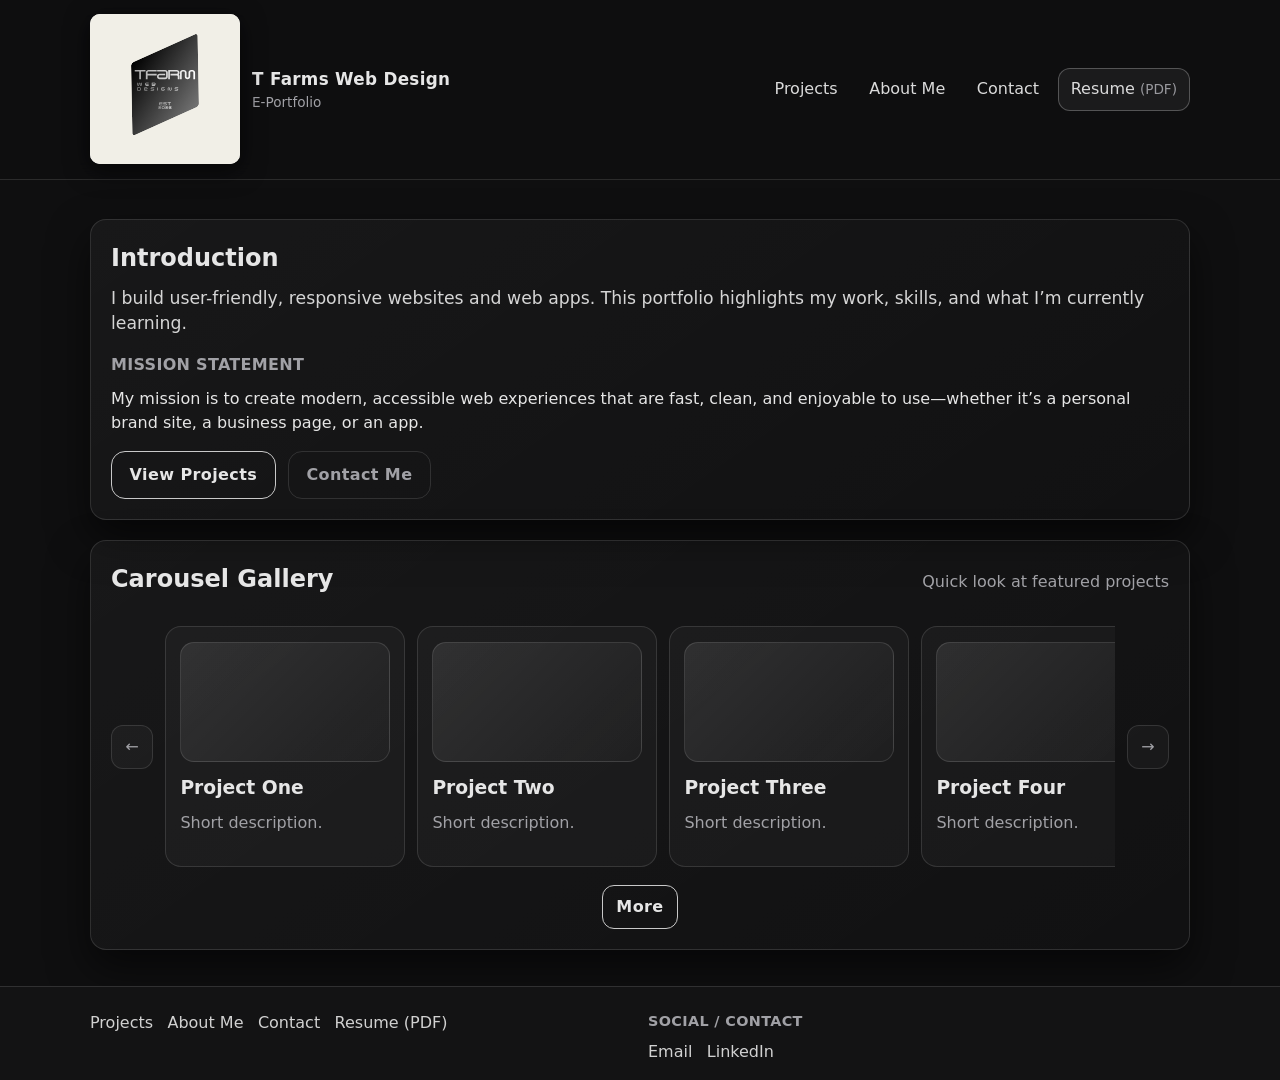
==== home/index.html @ a69ddc71 "initial commit" ====
<!DOCTYPE html>
<html lang="en">
<head>
  <meta charset="UTF-8" />
  <meta name="viewport" content="width=device-width, initial-scale=1.0" />
  <title>T Farms Web Design | Home</title>
  <link rel="stylesheet" href="../css/styles.css" />
</head>

<body>

  <header class="site-header">
    <div class="container header-inner">
      <a class="brand" href="template.html" aria-label="Go to homepage">
        <img src="../images/Tem.svg" alt="T Farms Web Design logo" class="logo"/>
        <span class="brand-text">
          <span class="brand-title">T Farms Web Design</span>
          <span class="brand-subtitle">E-Portfolio</span>
        </span>
      </a>

      <nav class="main-nav" aria-label="Primary navigation">
        <a class="nav-link" href="projects.html">Projects</a>
        <a class="nav-link" href="about.html">About Me</a>
        <a class="nav-link" href="contact.html">Contact</a>
        <a class="nav-link nav-link--download" href="/Farmonv_Resume.pdf" download>
          Resume <span class="download-hint">(PDF)</span>
        </a>
      </nav>
    </div>
  </header>


  <main class="site-main">
    <div class="container">

      <section class="card hero">
        <div class="hero-text">
          <h1>Introduction</h1>
          <p class="lead">
            I build user-friendly, responsive websites and web apps. This portfolio highlights
            my work, skills, and what I’m currently learning.
          </p>

          <h2 class="section-title">Mission Statement</h2>
          <p>
            My mission is to create modern, accessible web experiences that are fast, clean,
            and enjoyable to use—whether it’s a personal brand site, a business page, or an app.
          </p>

          <div class="cta-row">
            <a class="btn" href="projects.html">View Projects</a>
            <a class="btn btn--ghost" href="contact.html">Contact Me</a>
          </div>
        </div>
      </section>


      <section class="card gallery">
        <div class="gallery-header">
          <h2>Carousel Gallery</h2>
          <p class="muted">Quick look at featured projects</p>
        </div>

        <div class="carousel" aria-label="Featured projects carousel">

          <div class="carousel-arrow" aria-hidden="true">←</div>

          <div class="carousel-track">

            <a class="project-tile" href="projects.html#project-1">
              <div class="thumb" aria-hidden="true"></div>
              <h3>Project One</h3>
              <p class="muted">Short description.</p>
            </a>

            <a class="project-tile" href="projects.html#project-2">
              <div class="thumb" aria-hidden="true"></div>
              <h3>Project Two</h3>
              <p class="muted">Short description.</p>
            </a>

            <a class="project-tile" href="projects.html#project-3">
              <div class="thumb" aria-hidden="true"></div>
              <h3>Project Three</h3>
              <p class="muted">Short description.</p>
            </a>

            <a class="project-tile" href="projects.html#project-4">
              <div class="thumb" aria-hidden="true"></div>
              <h3>Project Four</h3>
              <p class="muted">Short description.</p>
            </a>
          </div>

          <div class="carousel-arrow" aria-hidden="true">→</div>
        </div>

        <div class="gallery-footer">
          <a class="btn btn--small" href="projects.html">More</a>
        </div>
      </section>
    </div>
  </main>


  <footer class="site-footer">
    <div class="container footer-inner">
      <nav class="footer-nav" aria-label="Secondary navigation">
        <a class="footer-link" href="projects.html">Projects</a>
        <a class="footer-link" href="about.html">About Me</a>
        <a class="footer-link" href="contact.html">Contact</a>
        <a class="footer-link" href="resume.pdf" download>Resume (PDF)</a>
      </nav>

      <div class="footer-social">
        <p class="footer-title">Social / Contact</p>
        <div class="footer-links">
          <a class="footer-link" href="mailto:your-email@example.com">Email</a>
          <a class="footer-link" href="#" target="_blank" rel="noreferrer">LinkedIn</a>
          <a class="foot
---- css/styles.css ----
:root{
  --bg:#0f0f10;
  --surface:#1a1a1c;
  --surface-2:#141416;
  --text:#e6e6e6;
  --muted:#a1a1a6;
  --accent:#c9c9c9;
  --accent-soft:#2a2a2d;
  --border:rgba(255,255,255,0.12);
  --shadow:0 18px 40px rgba(0,0,0,0.55);
  --radius:16px;
  --max:1100px;
}

*{box-sizing:border-box;}
html,body{height:100%;}

body{
  margin:0;
  font-family:system-ui,-apple-system,Segoe UI,Roboto,Arial,sans-serif;
  background:var(--bg);
  color:var(--text);
  line-height:1.5;
}

.container{
  width:min(var(--max),calc(100% - 2rem));
  margin:0 auto;
}

a{color:inherit;text-decoration:none;}
a:focus{outline:3px solid rgba(201,201,201,0.55);outline-offset:3px;border-radius:10px;}

h1,h2,h3{margin:0 0 .6rem;}
p{margin:0 0 1rem;}
.muted{color:var(--muted);}
.lead{font-size:1.08rem;color:var(--text);opacity:.92;}

.card{
  background:linear-gradient(145deg,rgba(255,255,255,0.04),rgba(255,255,255,0.01));
  border:1px solid var(--border);
  border-radius:var(--radius);
  box-shadow:var(--shadow);
  padding:1.25rem;
}

.site-header{
  position:sticky;
  top:0;
  z-index:10;
  background:rgba(15,15,16,0.85);
  backdrop-filter:blur(10px);
  border-bottom:1px solid var(--border);
}

.header-inner{
  display:flex;
  align-items:center;
  justify-content:space-between;
  gap:1rem;
  padding:.9rem 0;
}

.brand{
  display:flex;
  align-items:center;
  gap:.75rem;
}

.logo{
  width:150px;
  height:auto;
  border-radius:10px;
  filter:drop-shadow(0 6px 12px rgba(0,0,0,0.6));
}

.brand-title{
  display:block;
  font-weight:800;
  font-size:1.05rem;
  letter-spacing:.3px;
}

.brand-subtitle{
  display:block;
  font-size:.85rem;
  color:var(--muted);
}

.main-nav{
  display:flex;
  align-items:center;
  gap:.35rem;
  flex-wrap:wrap;
  justify-content:flex-end;
}

.nav-link{
  padding:.55rem .75rem;
  border-radius:12px;
  border:1px solid transparent;
  color:var(--text);
  opacity:.95;
}

.nav-link:hover{
  border-color:var(--border);
  background:rgba(255,255,255,0.04);
}

.nav-link--download{
  border-color:rgba(201,201,201,0.35);
  background:rgba(255,255,255,0.06);
}

.download-hint{color:var(--muted);font-size:.85rem;}

.site-main{
  padding:1.25rem 0 2.25rem;
}

.hero{
  margin-top:1.2rem;
}

.section-title{
  margin-top:1rem;
  font-size:1rem;
  color:var(--muted);
  letter-spacing:.3px;
  text-transform:uppercase;
}

.cta-row{
  display:flex;
  gap:.75rem;
  flex-wrap:wrap;
  margin-top:.25rem;
}

.btn{
  display:inline-flex;
  align-items:center;
  justify-content:center;
  padding:.7rem 1.1rem;
  border-radius:14px;
  border:1px solid var(--accent);
  background:transparent;
  color:var(--text);
  font-weight:700;
  letter-spacing:.4px;
}

.btn:hover{
  background:var(--accent-soft);
}

.btn--ghost{
  border-color:var(--border);
  background:transparent;
  color:var(--muted);
}

.btn--small{
  padding:.55rem .85rem;
  border-radius:12px;
}

.gallery{
  margin-top:1.25rem;
}

.gallery-header{
  display:flex;
  align-items:baseline;
  justify-content:space-between;
  gap:1rem;
  margin-bottom:.75rem;
}

.carousel{
  display:grid;
  grid-template-columns:42px 1fr 42px;
  align-items:center;
  gap:.75rem;
}

.carousel-arrow{
  height:44px;
  width:42px;
  display:grid;
  place-items:center;
  border-radius:12px;
  border:1px solid var(--border);
  background:rgba(255,255,255,0.03);
  color:var(--muted);
  user-select:none;
}

.carousel-track{
  display:flex;
  gap:.75rem;
  overflow-x:auto;
  padding:.25rem;
  scroll-snap-type:x mandatory;
}

.carousel-track::-webkit-scrollbar{height:10px;}
.carousel-track::-webkit-scrollbar-thumb{
  background:rgba(255,255,255,0.14);
  border-radius:999px;
}

.project-tile{
  flex:0 0 240px;
  scroll-snap-align:start;
  border-radius:16px;
  border:1px solid var(--border);
  background:rgba(255,255,255,0.03);
  padding:.9rem;
}

.project-tile:hover{
  border-color:rgba(201,201,201,0.35);
  background:rgba(255,255,255,0.06);
}

.thumb{
  height:120px;
  border-radius:14px;
  border:1px solid var(--border);
  background:linear-gradient(135deg,rgba(255,255,255,0.09),rgba(255,255,255,0.02));
  margin-bottom:.75rem;
}

.gallery-footer{
  display:flex;
  justify-content:center;
  margin-top:.9rem;
}

.site-footer{
  border-top:1px solid var(--border);
  background:rgba(20,20,22,0.85);
  padding:1.5rem 0 1rem;
}

.footer-inner{
  display:grid;
  grid-template-columns:1fr 1fr;
  gap:1rem;
  align-items:start;
}

.footer-title{
  font-weight:800;
  margin:0 0 .5rem;
  color:var(--muted);
  text-transform:uppercase;
  letter-spacing:.35px;
  font-size:.9rem;
}

.footer-nav,.footer-links{
  display:flex;
  flex-wrap:wrap;
  gap:.5rem .9rem;
}

.footer-link{
  color:var(--text);
  opacity:.9;
}

.footer-link:hover{
  opacity:1;
  text-decoration:underline;
}

.footer-bottom{
  margin-top:1rem;
  padding-top:1rem;
  border-top:1px solid var(--border);
  color:var(--muted);
  font-size:.95rem;
}

.page-title{
  margin:1.2rem 0 .6rem;
  font-size:clamp(1.4rem,2vw,2rem);
}

.grid{
  display:grid;
  grid-template-columns:repeat(12,1fr);
  gap:1rem;
}

.card-span-6{grid-column:span 6;}
.card-span-12{grid-column:span 12;}

.project-card h3{margin-bottom:.35rem;}

.tag-row{
  display:flex;
  flex-wrap:wrap;
  gap:.5rem;
  margin:.25rem 0 .75rem;
}

.tag{
  font-size:.85rem;
  padding:.25rem .5rem;
  border-radius:999px;
  border:1px solid var(--border);
  background:rgba(255,255,255,0.03);
  color:var(--muted);
}

.card-links{
  display:flex;
  gap:.75rem;
  flex-wrap:wrap;
}

.small-link{
  border:1px solid var(--border);
  background:rgba(255,255,255,0.03);
  padding:.45rem .7rem;
  border-radius:12px;
}

.small-link:hover{
  border-color:rgba(201,201,201,0.35);
  background:rgba(255,255,255,0.06);
}

@media (max-width:820px){
  .footer-inner{grid-template-columns:1fr;}
  .carousel{grid-template-columns:1fr;}
  .carousel-arrow{display:none;}
  .card-span-6{grid-column:span 12;}
}
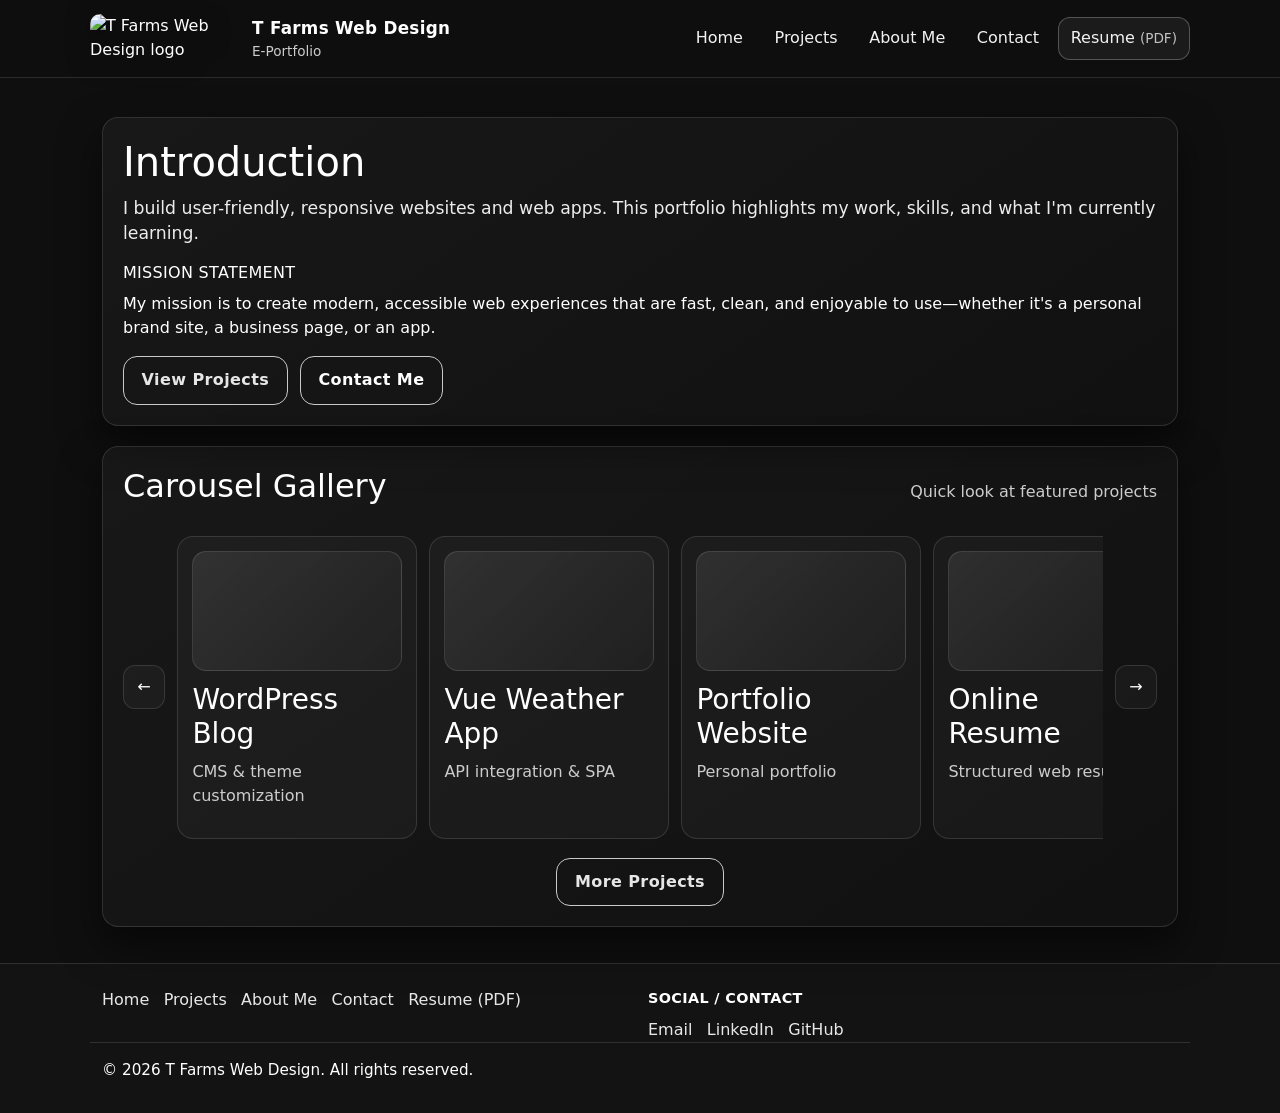
==== commit e0920e14: "updates" ====
--- a/home/index.html
+++ b/home/index.html
@@ -4,6 +4,9 @@
   <meta charset="UTF-8" />
   <meta name="viewport" content="width=device-width, initial-scale=1.0" />
   <title>T Farms Web Design | Home</title>
+  
+  <link href="https://cdn.jsdelivr.net/npm/bootstrap@5.3.2/dist/css/bootstrap.min.css" rel="stylesheet">
+  
   <link rel="stylesheet" href="../css/styles.css" />
 </head>
 
@@ -11,8 +14,8 @@
 
   <header class="site-header">
     <div class="container header-inner">
-      <a class="brand" href="template.html" aria-label="Go to homepage">
-        <img src="../images/Tem.svg" alt="T Farms Web Design logo" class="logo"/>
+      <a class="brand" href="index.html" aria-label="Go to homepage">
+        <img src="Tem.svg" alt="T Farms Web Design logo" class="logo"/>
         <span class="brand-text">
           <span class="brand-title">T Farms Web Design</span>
           <span class="brand-subtitle">E-Portfolio</span>
@@ -20,10 +23,11 @@
       </a>
 
       <nav class="main-nav" aria-label="Primary navigation">
+        <a class="nav-link" href="index.html" aria-current="page">Home</a>
         <a class="nav-link" href="projects.html">Projects</a>
         <a class="nav-link" href="about.html">About Me</a>
         <a class="nav-link" href="contact.html">Contact</a>
-        <a class="nav-link nav-link--download" href="/Farmonv_Resume.pdf" download>
+        <a class="nav-link nav-link--download" href="Farmonv_Resume.pdf" download>
           Resume <span class="download-hint">(PDF)</span>
         </a>
       </nav>
@@ -39,13 +43,13 @@
           <h1>Introduction</h1>
           <p class="lead">
             I build user-friendly, responsive websites and web apps. This portfolio highlights
-            my work, skills, and what I’m currently learning.
+            my work, skills, and what I'm currently learning.
           </p>
 
           <h2 class="section-title">Mission Statement</h2>
           <p>
             My mission is to create modern, accessible web experiences that are fast, clean,
-            and enjoyable to use—whether it’s a personal brand site, a business page, or an app.
+            and enjoyable to use—whether it's a personal brand site, a business page, or an app.
           </p>
 
           <div class="cta-row">
@@ -70,26 +74,26 @@
 
             <a class="project-tile" href="projects.html#project-1">
               <div class="thumb" aria-hidden="true"></div>
-              <h3>Project One</h3>
-              <p class="muted">Short description.</p>
+              <h3>WordPress Blog</h3>
+              <p class="muted">CMS & theme customization</p>
             </a>
 
             <a class="project-tile" href="projects.html#project-2">
               <div class="thumb" aria-hidden="true"></div>
-              <h3>Project Two</h3>
-              <p class="muted">Short description.</p>
+              <h3>Vue Weather App</h3>
+              <p class="muted">API integration & SPA</p>
             </a>
 
             <a class="project-tile" href="projects.html#project-3">
               <div class="thumb" aria-hidden="true"></div>
-              <h3>Project Three</h3>
-              <p class="muted">Short description.</p>
+              <h3>Portfolio Website</h3>
+              <p class="muted">Personal portfolio</p>
             </a>
 
             <a class="project-tile" href="projects.html#project-4">
               <div class="thumb" aria-hidden="true"></div>
-              <h3>Project Four</h3>
-              <p class="muted">Short description.</p>
+              <h3>Online Resume</h3>
+              <p class="muted">Structured web resume</p>
             </a>
           </div>
 
@@ -97,7 +101,7 @@
         </div>
 
         <div class="gallery-footer">
-          <a class="btn btn--small" href="projects.html">More</a>
+          <a class="btn btn--small" href="projects.html">More Projects</a>
         </div>
       </section>
     </div>
@@ -107,15 +111,30 @@
   <footer class="site-footer">
     <div class="container footer-inner">
       <nav class="footer-nav" aria-label="Secondary navigation">
+        <a class="footer-link" href="index.html">Home</a>
         <a class="footer-link" href="projects.html">Projects</a>
         <a class="footer-link" href="about.html">About Me</a>
         <a class="footer-link" href="contact.html">Contact</a>
-        <a class="footer-link" href="resume.pdf" download>Resume (PDF)</a>
+        <a class="footer-link" href="Farmonv_Resume.pdf" download>Resume (PDF)</a>
       </nav>
 
       <div class="footer-social">
         <p class="footer-title">Social / Contact</p>
         <div class="footer-links">
-          <a class="footer-link" href="mailto:your-email@example.com">Email</a>
-          <a class="footer-link" href="#" target="_blank" rel="noreferrer">LinkedIn</a>
-          <a class="foot
+          <a class="footer-link" href="mailto:tfarmonov@gmail.com">Email</a>
+          <a class="footer-link" href="https://linkedin.com/in/temurbekfarmonov" target="_blank" rel="noreferrer">LinkedIn</a>
+          <a class="footer-link" href="https://github.com/tfarmonov" target="_blank" rel="noreferrer">GitHub</a>
+        </div>
+      </div>
+    </div>
+
+    <div class="container footer-bottom">
+      <p>© 2026 T Farms Web Design. All rights reserved.</p>
+    </div>
+  </footer>
+
+  <!-- Bootstrap JS integration -->
+  <script src="https://cdn.jsdelivr.net/npm/bootstrap@5.3.2/dist/js/bootstrap.bundle.min.js"></script>
+
+</body>
+</html>
--- a/css/styles.css
+++ b/css/styles.css
@@ -17,15 +17,21 @@
 
 body{
   margin:0;
-  font-family:system-ui,-apple-system,Segoe UI,Roboto,Arial,sans-serif;
-  background:var(--bg);
-  color:var(--text);
+  font-family:system-ui,-apple-system,Segoe UI,Roboto,Arial,sans-serif !important;
+  background:var(--bg) !important;
+  color:#ffffff !important;
   line-height:1.5;
 }
 
+/* Force white text on all elements */
+h1, h2, h3, h4, h5, h6, p, a, span, div, li, label, td, th {
+  color:#ffffff !important;
+}
+
 .container{
-  width:min(var(--max),calc(100% - 2rem));
-  margin:0 auto;
+  width:min(var(--max),calc(100% - 2rem)) !important;
+  margin:0 auto !important;
+  max-width:var(--max) !important;
 }
 
 a{color:inherit;text-decoration:none;}
@@ -33,15 +39,15 @@
 
 h1,h2,h3{margin:0 0 .6rem;}
 p{margin:0 0 1rem;}
-.muted{color:var(--muted);}
-.lead{font-size:1.08rem;color:var(--text);opacity:.92;}
+.muted{color:#cccccc !important;}
+.lead{font-size:1.08rem;color:#ffffff !important;opacity:.92;}
 
 .card{
-  background:linear-gradient(145deg,rgba(255,255,255,0.04),rgba(255,255,255,0.01));
-  border:1px solid var(--border);
-  border-radius:var(--radius);
-  box-shadow:var(--shadow);
-  padding:1.25rem;
+  background:linear-gradient(145deg,rgba(255,255,255,0.04),rgba(255,255,255,0.01)) !important;
+  border:1px solid var(--border) !important;
+  border-radius:var(--radius) !important;
+  box-shadow:var(--shadow) !important;
+  padding:1.25rem !important;
 }
 
 .site-header{
@@ -84,7 +90,7 @@
 .brand-subtitle{
   display:block;
   font-size:.85rem;
-  color:var(--muted);
+  color:#cccccc !important;
 }
 
 .main-nav{
@@ -99,13 +105,14 @@
   padding:.55rem .75rem;
   border-radius:12px;
   border:1px solid transparent;
-  color:var(--text);
+  color:#ffffff !important;
   opacity:.95;
 }
 
 .nav-link:hover{
   border-color:var(--border);
   background:rgba(255,255,255,0.04);
+  color:#ffffff !important;
 }
 
 .nav-link--download{
@@ -113,7 +120,7 @@
   background:rgba(255,255,255,0.06);
 }
 
-.download-hint{color:var(--muted);font-size:.85rem;}
+.download-hint{color:#cccccc !important;font-size:.85rem;}
 
 .site-main{
   padding:1.25rem 0 2.25rem;
@@ -126,7 +133,7 @@
 .section-title{
   margin-top:1rem;
   font-size:1rem;
-  color:var(--muted);
+  color:#ffffff !important;
   letter-spacing:.3px;
   text-transform:uppercase;
 }
@@ -139,26 +146,31 @@
 }
 
 .btn{
-  display:inline-flex;
-  align-items:center;
-  justify-content:center;
-  padding:.7rem 1.1rem;
-  border-radius:14px;
-  border:1px solid var(--accent);
-  background:transparent;
-  color:var(--text);
-  font-weight:700;
-  letter-spacing:.4px;
+  display:inline-flex !important;
+  align-items:center !important;
+  justify-content:center !important;
+  padding:.7rem 1.1rem !important;
+  border-radius:14px !important;
+  border:1px solid var(--accent) !important;
+  background:transparent !important;
+  color:var(--text) !important;
+  font-weight:700 !important;
+  letter-spacing:.4px !important;
 }
 
 .btn:hover{
-  background:var(--accent-soft);
+  background:var(--accent-soft) !important;
+  color:var(--text) !important;
 }
 
 .btn--ghost{
   border-color:var(--border);
   background:transparent;
-  color:var(--muted);
+  color:#ffffff !important;
+}
+
+.btn--ghost:hover{
+  color:#ffffff !important;
 }
 
 .btn--small{
@@ -193,7 +205,7 @@
   border-radius:12px;
   border:1px solid var(--border);
   background:rgba(255,255,255,0.03);
-  color:var(--muted);
+  color:#ffffff !important;
   user-select:none;
 }
 
@@ -255,7 +267,7 @@
 .footer-title{
   font-weight:800;
   margin:0 0 .5rem;
-  color:var(--muted);
+  color:#ffffff !important;
   text-transform:uppercase;
   letter-spacing:.35px;
   font-size:.9rem;
@@ -268,20 +280,21 @@
 }
 
 .footer-link{
-  color:var(--text);
+  color:#ffffff !important;
   opacity:.9;
 }
 
 .footer-link:hover{
   opacity:1;
   text-decoration:underline;
+  color:#ffffff !important;
 }
 
 .footer-bottom{
   margin-top:1rem;
   padding-top:1rem;
   border-top:1px solid var(--border);
-  color:var(--muted);
+  color:#cccccc !important;
   font-size:.95rem;
 }
 
@@ -314,7 +327,7 @@
   border-radius:999px;
   border:1px solid var(--border);
   background:rgba(255,255,255,0.03);
-  color:var(--muted);
+  color:#ffffff !important;
 }
 
 .card-links{
@@ -328,11 +341,13 @@
   background:rgba(255,255,255,0.03);
   padding:.45rem .7rem;
   border-radius:12px;
+  color:#ffffff !important;
 }
 
 .small-link:hover{
   border-color:rgba(201,201,201,0.35);
   background:rgba(255,255,255,0.06);
+  color:#ffffff !important;
 }
 
 @media (max-width:820px){
@@ -341,3 +356,31 @@
   .carousel-arrow{display:none;}
   .card-span-6{grid-column:span 12;}
 }
+
+
+* {
+  color: inherit;
+}
+
+body, body * {
+  color: #ffffff !important;
+}
+
+
+a, a * {
+  color: #ffffff !important;
+  text-decoration: none;
+}
+
+a:hover {
+  color: #ffffff !important;
+}
+
+
+.text-muted {
+  color: #cccccc !important;
+}
+
+.small, small {
+  color: #cccccc !important;
+}
